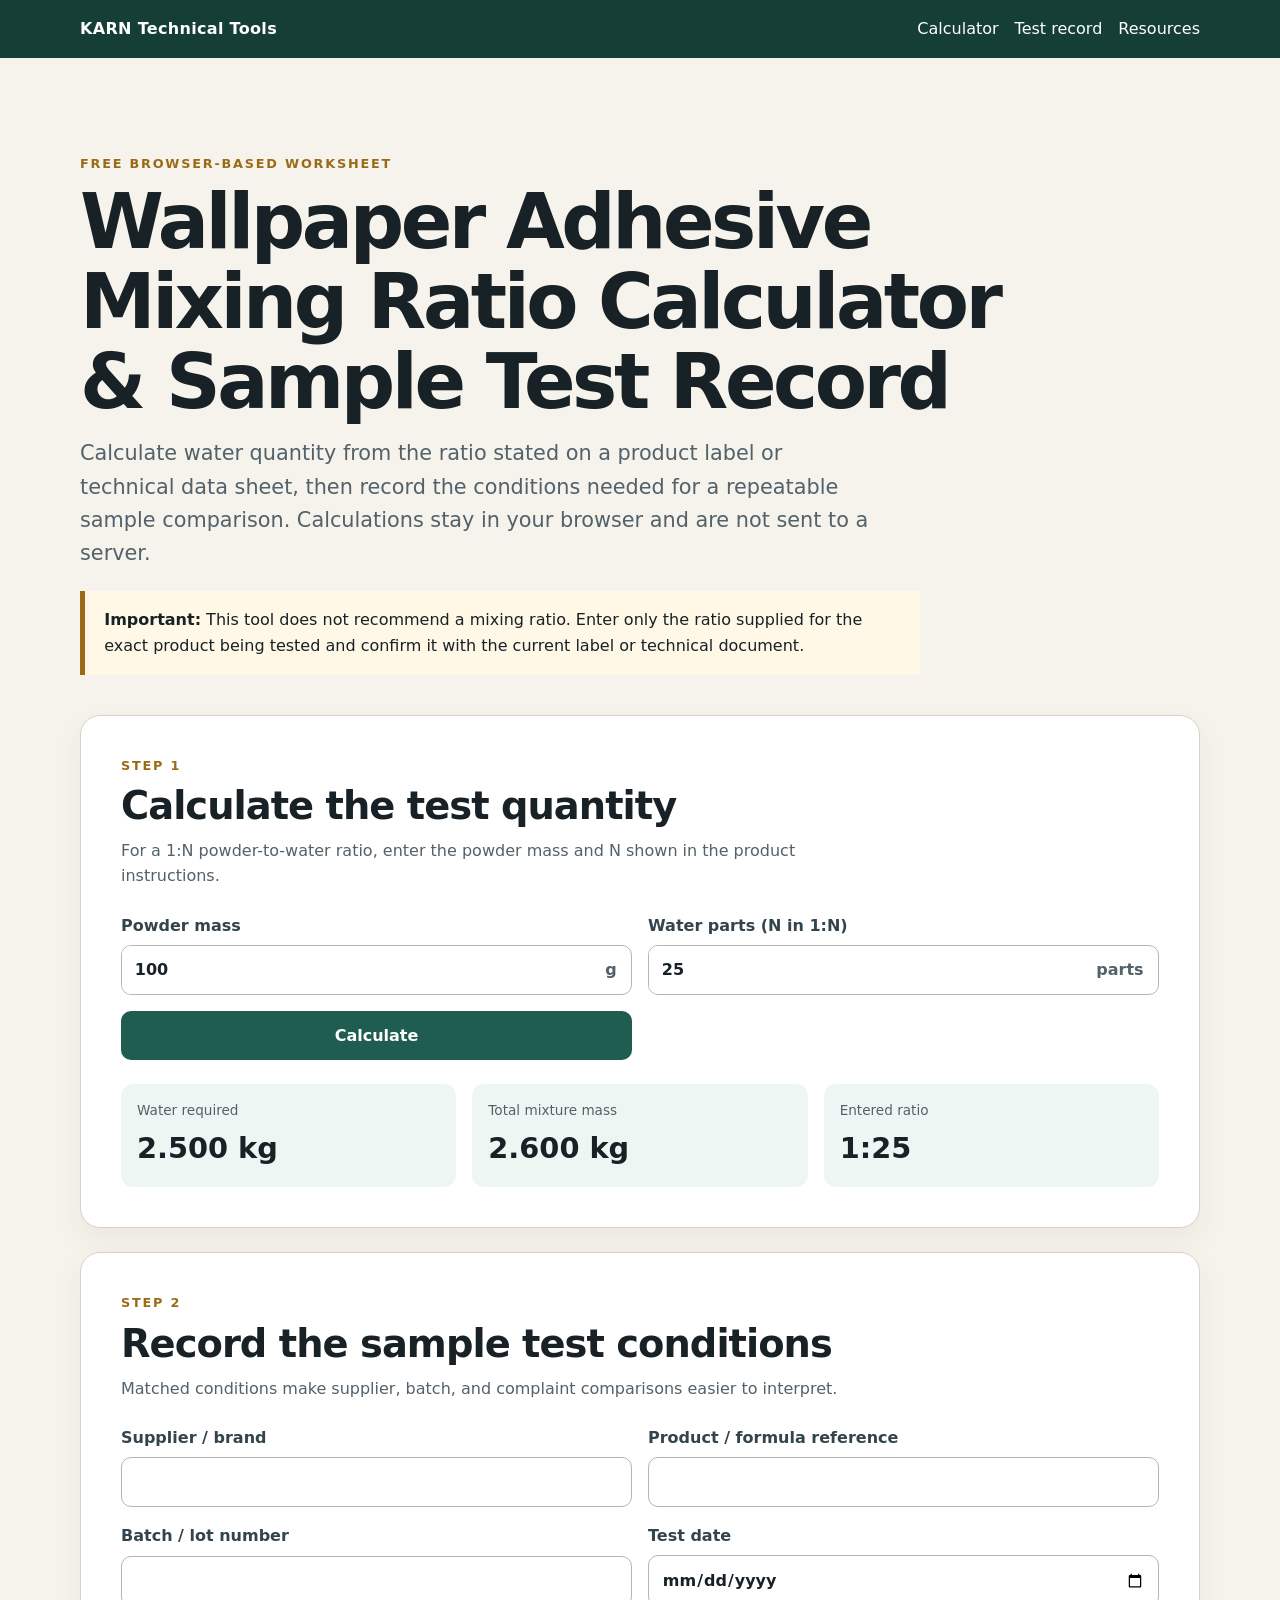
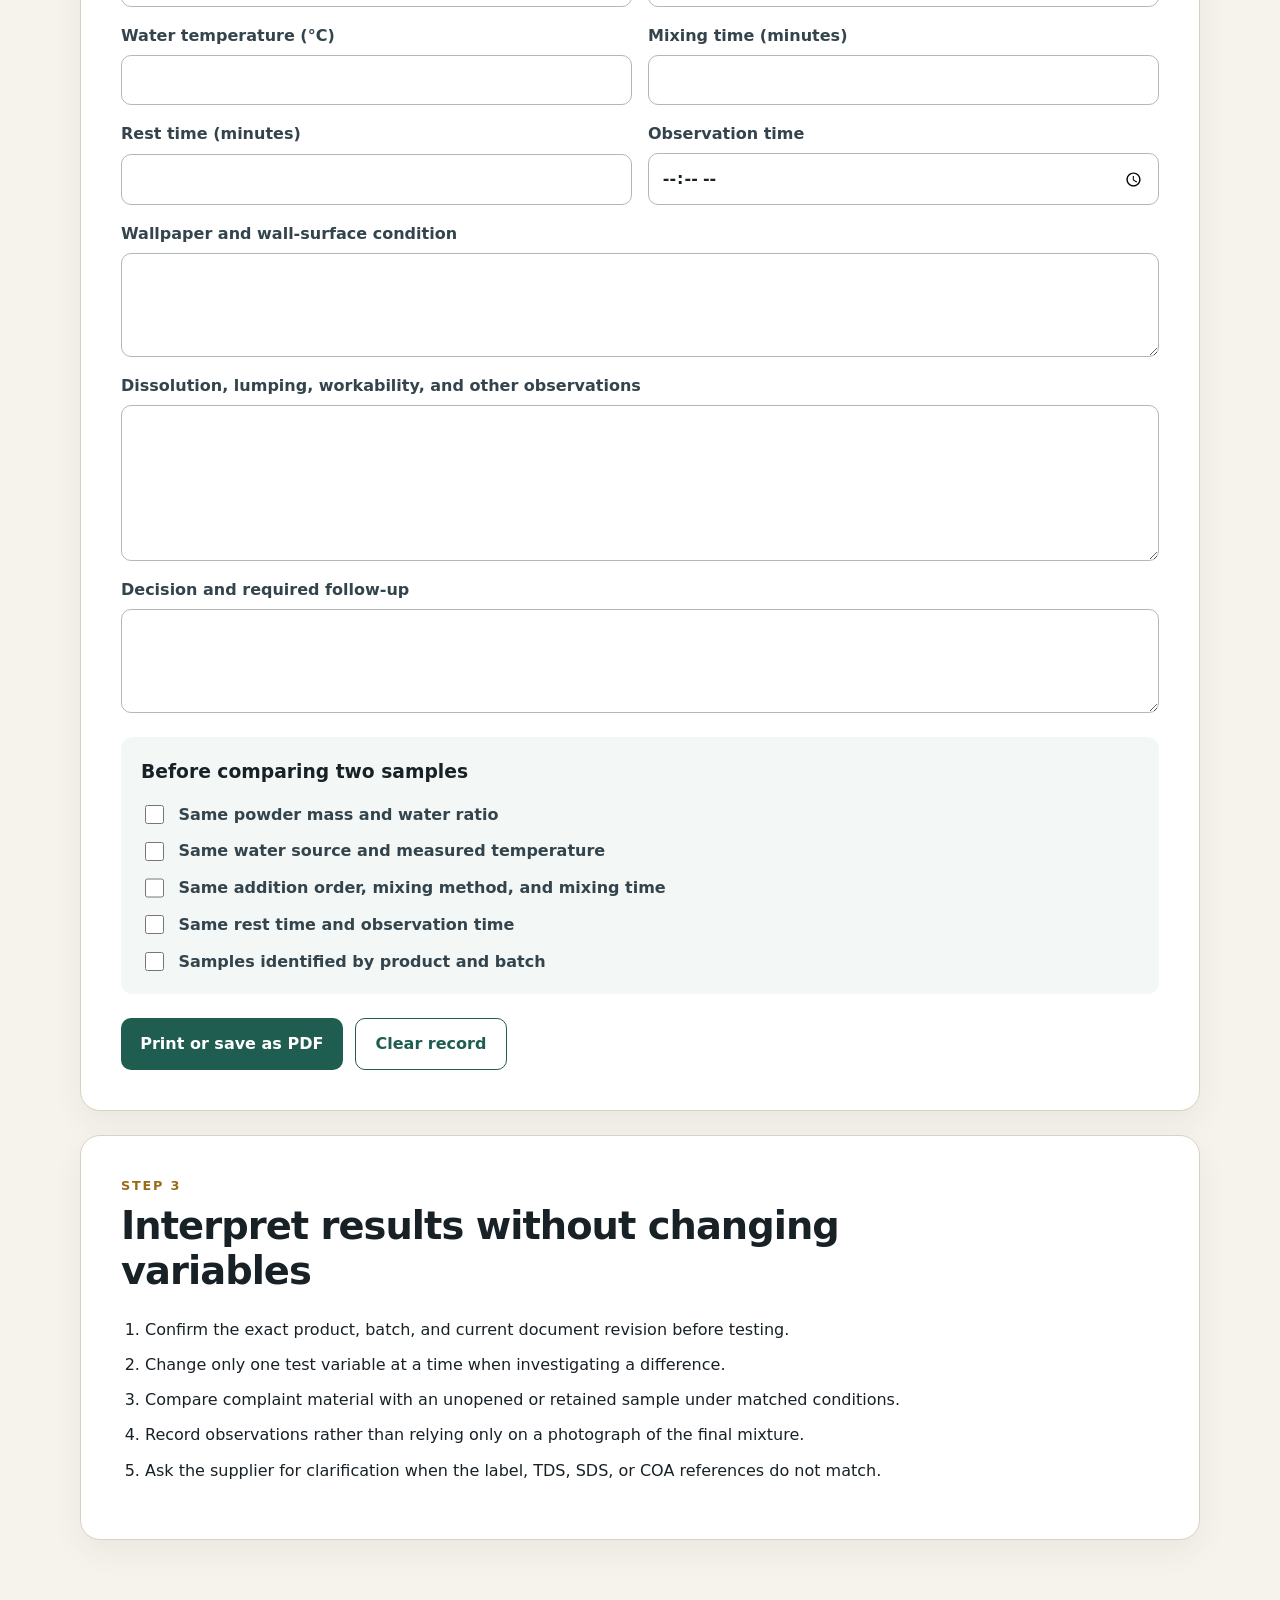
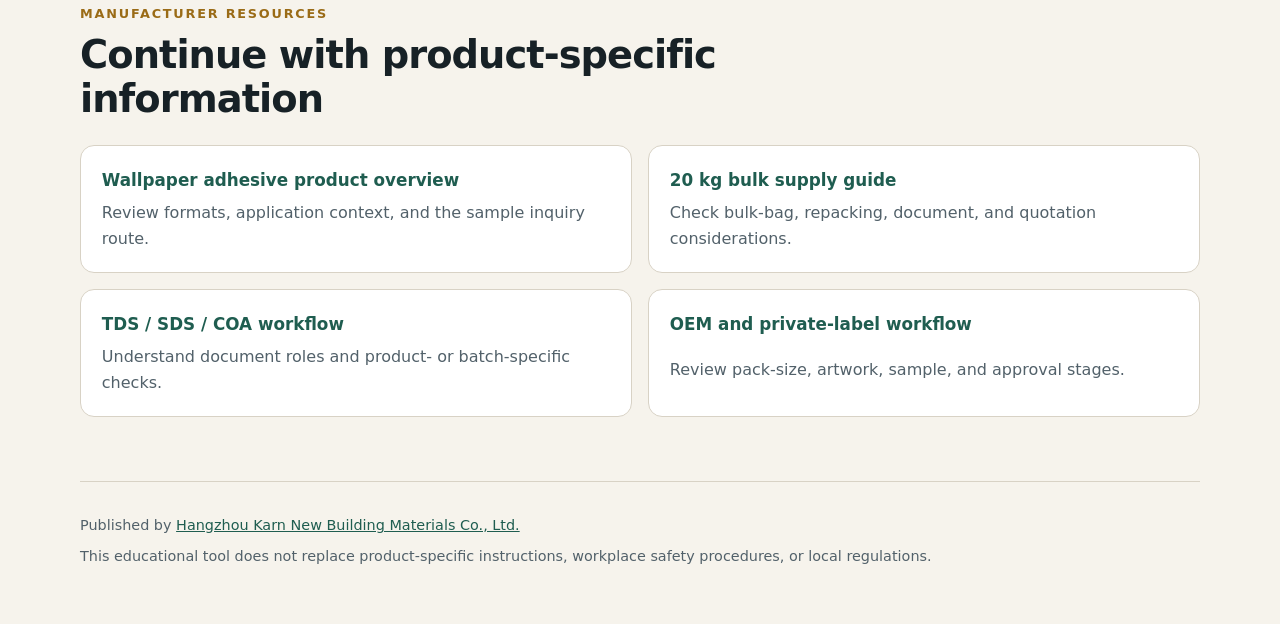
==== index.html @ 92dbfd05 "feat: publish wallpaper adhesive test tool" ====
<!doctype html>
<html lang="en">
  <head>
    <meta charset="UTF-8" />
    <meta name="viewport" content="width=device-width, initial-scale=1.0" />
    <title>Wallpaper Adhesive Mixing Ratio Calculator & Sample Test Record</title>
    <meta
      name="description"
      content="Free browser-based calculator for wallpaper adhesive powder-to-water ratios, plus a printable sample testing and batch comparison record."
    />
    <meta name="robots" content="index, follow, max-image-preview:large" />
    <link rel="canonical" href="https://nyxun123.github.io/karn-wallpaper-adhesive-tools/" />
    <meta property="og:type" content="website" />
    <meta property="og:title" content="Wallpaper Adhesive Mixing Ratio Calculator & Sample Test Record" />
    <meta
      property="og:description"
      content="Calculate water quantity from a product-specific powder ratio and print a repeatable wallpaper adhesive sample test record."
    />
    <meta property="og:url" content="https://nyxun123.github.io/karn-wallpaper-adhesive-tools/" />
    <meta name="twitter:card" content="summary" />
    <meta name="twitter:title" content="Wallpaper Adhesive Mixing Ratio Calculator" />
    <meta
      name="twitter:description"
      content="A free, private-in-browser calculator and printable sample test record for wallpaper adhesive powder."
    />
    <link rel="stylesheet" href="./styles.css" />
    <script type="application/ld+json">
      {
        "@context": "https://schema.org",
        "@type": "WebApplication",
        "name": "Wallpaper Adhesive Mixing Ratio Calculator & Sample Test Record",
        "url": "https://nyxun123.github.io/karn-wallpaper-adhesive-tools/",
        "applicationCategory": "BusinessApplication",
        "operatingSystem": "Any",
        "browserRequirements": "Requires JavaScript",
        "description": "A free browser-based calculator for product-specific wallpaper adhesive powder-to-water ratios with a printable sample testing and batch comparison record.",
        "offers": {
          "@type": "Offer",
          "price": "0",
          "priceCurrency": "USD"
        },
        "publisher": {
          "@type": "Organization",
          "name": "Hangzhou Karn New Building Materials Co., Ltd.",
          "url": "https://kn-wallpaperglue.com/en/"
        }
      }
    </script>
    <script src="./app.js" defer></script>
  </head>
  <body>
    <header class="site-header">
      <a class="brand" href="https://kn-wallpaperglue.com/en/" rel="noopener">KARN Technical Tools</a>
      <nav aria-label="Primary navigation">
        <a href="#calculator">Calculator</a>
        <a href="#test-record">Test record</a>
        <a href="#resources">Resources</a>
      </nav>
    </header>

    <main>
      <section class="hero" aria-labelledby="page-title">
        <p class="eyebrow">Free browser-based worksheet</p>
        <h1 id="page-title">Wallpaper Adhesive Mixing Ratio Calculator & Sample Test Record</h1>
        <p class="lede">
          Calculate water quantity from the ratio stated on a product label or technical data sheet, then record the
          conditions needed for a repeatable sample comparison. Calculations stay in your browser and are not sent to a
          server.
        </p>
        <div class="notice" role="note">
          <strong>Important:</strong> This tool does not recommend a mixing ratio. Enter only the ratio supplied for the
          exact product being tested and confirm it with the current label or technical document.
        </div>
      </section>

      <section id="calculator" class="panel" aria-labelledby="calculator-title">
        <div class="section-heading">
          <p class="eyebrow">Step 1</p>
          <h2 id="calculator-title">Calculate the test quantity</h2>
          <p>For a 1:N powder-to-water ratio, enter the powder mass and N shown in the product instructions.</p>
        </div>

        <form id="ratio-form" class="calculator-grid">
          <label>
            Powder mass
            <span class="input-with-unit">
              <input id="powder-mass" name="powderMass" type="number" min="0.1" step="0.1" value="100" required />
              <span>g</span>
            </span>
          </label>
          <label>
            Water parts (N in 1:N)
            <span class="input-with-unit">
              <input id="water-ratio" name="waterRatio" type="number" min="0.1" step="0.1" value="25" required />
              <span>parts</span>
            </span>
          </label>
          <button type="submit">Calculate</button>
        </form>

        <div id="calculation-result" class="result-grid" aria-live="polite">
          <div>
            <span class="result-label">Water required</span>
            <strong id="water-result">2.500 kg</strong>
          </div>
          <div>
            <span class="result-label">Total mixture mass</span>
            <strong id="total-result">2.600 kg</strong>
          </div>
          <div>
            <span class="result-label">Entered ratio</span>
            <strong id="ratio-result">1:25</strong>
          </div>
        </div>
        <p id="calculation-error" class="error" role="alert" hidden></p>
      </section>

      <section id="test-record" class="panel" aria-labelledby="record-title">
        <div class="section-heading">
          <p class="eyebrow">Step 2</p>
          <h2 id="record-title">Record the sample test conditions</h2>
          <p>Matched conditions make supplier, batch, and complaint comparisons easier to interpret.</p>
        </div>

        <form id="test-record-form" class="record-grid">
          <label>Supplier / brand<input type="text" name="supplier" autocomplete="organization" /></label>
          <label>Product / formula reference<input type="text" name="product" /></label>
          <label>Batch / lot number<input type="text" name="batch" /></label>
          <label>Test date<input type="date" name="testDate" /></label>
          <label>Water temperature (°C)<input type="number" name="waterTemperature" step="0.1" /></label>
          <label>Mixing time (minutes)<input type="number" name="mixingTime" min="0" step="0.1" /></label>
          <label>Rest time (minutes)<input type="number" name="restTime" min="0" step="0.1" /></label>
          <label>Observation time<input type="time" name="observationTime" /></label>
          <label class="full-width">
            Wallpaper and wall-surface condition
            <textarea name="surfaceCondition" rows="3"></textarea>
          </label>
          <label class="full-width">
            Dissolution, lumping, workability, and other observations
            <textarea name="observations" rows="5"></textarea>
          </label>
          <label class="full-width">
            Decision and required follow-up
            <textarea name="decision" rows="3"></textarea>
          </label>
        </form>

        <div class="checklist" aria-labelledby="checklist-title">
          <h3 id="checklist-title">Before comparing two samples</h3>
          <label><input type="checkbox" /> Same powder mass and water ratio</label>
          <label><input type="checkbox" /> Same water source and measured temperature</label>
          <label><input type="checkbox" /> Same addition order, mixing method, and mixing time</label>
          <label><input type="checkbox" /> Same rest time and observation time</label>
          <label><input type="checkbox" /> Samples identified by product and batch</label>
        </div>

        <div class="actions">
          <button id="print-record" type="button">Print or save as PDF</button>
          <button id="clear-record" class="secondary" type="button">Clear record</button>
        </div>
      </section>

      <section class="panel guide" aria-labelledby="interpretation-title">
        <div class="section-heading">
          <p class="eyebrow">Step 3</p>
          <h2 id="interpretation-title">Interpret results without changing variables</h2>
        </div>
        <ol>
          <li>Confirm the exact product, batch, and current document revision before testing.</li>
          <li>Change only one test variable at a time when investigating a difference.</li>
          <li>Compare complaint material with an unopened or retained sample under matched conditions.</li>
          <li>Record observations rather than relying only on a photograph of the final mixture.</li>
          <li>Ask the supplier for clarification when the label, TDS, SDS, or COA references do not match.</li>
        </ol>
      </section>

      <section id="resources" class="resources" aria-labelledby="resources-title">
        <div class="section-heading">
          <p class="eyebrow">Manufacturer resources</p>
          <h2 id="resources-title">Continue with product-specific information</h2>
        </div>
        <div class="resource-grid">
          <a href="https://kn-wallpaperglue.com/en/products/wallpaper-adhesive/" rel="noopener">
            <strong>Wallpaper adhesive product overview</strong>
            <span>Review formats, application context, and the sample inquiry route.</span>
          </a>
          <a href="https://kn-wallpaperglue.com/en/products/bulk-wallpaper-adhesive/" rel="noopener">
            <strong>20 kg bulk supply guide</strong>
            <span>Check bulk-bag, repacking, document, and quotation considerations.</span>
          </a>
          <a href="https://kn-wallpaperglue.com/en/technical-documents/wallpaper-adhesive/" rel="noopener">
            <strong>TDS / SDS / COA workflow</strong>
            <span>Understand document roles and product- or batch-specific checks.</span>
          </a>
          <a href="https://kn-wallpaperglue.com/en/oem/" rel="noopener">
            <strong>OEM and private-label workflow</strong>
            <span>Review pack-size, artwork, sample, and approval stages.</span>
          </a>
        </div>
      </section>
    </main>

    <footer>
      <p>
        Published by
        <a href="https://kn-wallpaperglue.com/en/" rel="noopener">Hangzhou Karn New Building Materials Co., Ltd.</a>
      </p>
      <p>This educational tool does not replace product-specific instructions, workplace safety procedures, or local regulations.</p>
    </footer>
  </body>
</html>
---- styles.css ----
:root {
  color-scheme: light;
  --ink: #172126;
  --muted: #52616a;
  --paper: #f6f3ec;
  --surface: #ffffff;
  --line: #d8d2c5;
  --green: #1f5d50;
  --green-dark: #153f36;
  --gold: #9a6b16;
  --error: #a12622;
  font-family: Inter, ui-sans-serif, system-ui, -apple-system, BlinkMacSystemFont, "Segoe UI", sans-serif;
  font-synthesis: none;
}

* {
  box-sizing: border-box;
}

html {
  scroll-behavior: smooth;
}

body {
  margin: 0;
  background: var(--paper);
  color: var(--ink);
  line-height: 1.6;
}

a {
  color: var(--green);
}

a:focus-visible,
button:focus-visible,
input:focus-visible,
textarea:focus-visible {
  outline: 3px solid #d6a33c;
  outline-offset: 3px;
}

.site-header {
  display: flex;
  align-items: center;
  justify-content: space-between;
  gap: 1.5rem;
  padding: 1rem max(1.25rem, calc((100vw - 1120px) / 2));
  background: var(--green-dark);
  color: #fff;
}

.site-header a {
  color: #fff;
  text-decoration: none;
}

.brand {
  font-weight: 750;
  letter-spacing: 0.02em;
}

nav {
  display: flex;
  flex-wrap: wrap;
  gap: 1rem;
}

nav a:hover {
  text-decoration: underline;
}

main,
footer {
  width: min(1120px, calc(100% - 2rem));
  margin-inline: auto;
}

.hero {
  padding: clamp(3rem, 8vw, 6rem) 0 2.5rem;
}

.eyebrow {
  margin: 0 0 0.5rem;
  color: var(--gold);
  font-size: 0.8rem;
  font-weight: 800;
  letter-spacing: 0.14em;
  text-transform: uppercase;
}

h1,
h2,
h3,
p {
  margin-top: 0;
}

h1 {
  max-width: 920px;
  margin-bottom: 1rem;
  font-size: clamp(2.25rem, 6vw, 4.75rem);
  line-height: 1.05;
  letter-spacing: -0.045em;
}

h2 {
  margin-bottom: 0.6rem;
  font-size: clamp(1.6rem, 3vw, 2.4rem);
  line-height: 1.15;
  letter-spacing: -0.025em;
}

.lede {
  max-width: 800px;
  color: var(--muted);
  font-size: clamp(1.05rem, 2vw, 1.3rem);
}

.notice {
  max-width: 840px;
  padding: 1rem 1.2rem;
  border-left: 5px solid var(--gold);
  background: #fff8e7;
}

.panel {
  margin-bottom: 1.5rem;
  padding: clamp(1.25rem, 4vw, 2.5rem);
  border: 1px solid var(--line);
  border-radius: 20px;
  background: var(--surface);
  box-shadow: 0 12px 30px rgb(45 51 47 / 0.06);
}

.section-heading {
  max-width: 760px;
  margin-bottom: 1.5rem;
}

.section-heading > p:last-child {
  color: var(--muted);
}

.calculator-grid,
.record-grid {
  display: grid;
  grid-template-columns: repeat(2, minmax(0, 1fr));
  gap: 1rem;
}

label {
  display: grid;
  gap: 0.4rem;
  color: #34444c;
  font-weight: 700;
}

input,
textarea,
button {
  font: inherit;
}

input,
textarea {
  width: 100%;
  border: 1px solid #aeb9b4;
  border-radius: 10px;
  background: #fff;
  color: var(--ink);
}

input {
  min-height: 48px;
  padding: 0.7rem 0.8rem;
}

textarea {
  padding: 0.8rem;
  resize: vertical;
}

.input-with-unit {
  display: grid;
  grid-template-columns: 1fr auto;
  align-items: center;
  border: 1px solid #aeb9b4;
  border-radius: 10px;
  overflow: hidden;
}

.input-with-unit input {
  border: 0;
  border-radius: 0;
}

.input-with-unit span {
  padding: 0 0.9rem;
  color: var(--muted);
  font-weight: 600;
}

button {
  min-height: 48px;
  padding: 0.75rem 1.2rem;
  border: 0;
  border-radius: 10px;
  background: var(--green);
  color: #fff;
  cursor: pointer;
  font-weight: 800;
}

button:hover {
  background: var(--green-dark);
}

.secondary {
  border: 1px solid var(--green);
  background: transparent;
  color: var(--green);
}

.secondary:hover {
  background: #edf6f2;
}

.result-grid {
  display: grid;
  grid-template-columns: repeat(3, minmax(0, 1fr));
  gap: 1rem;
  margin-top: 1.5rem;
}

.result-grid > div {
  padding: 1rem;
  border-radius: 12px;
  background: #edf6f2;
}

.result-label {
  display: block;
  margin-bottom: 0.2rem;
  color: var(--muted);
  font-size: 0.85rem;
}

.result-grid strong {
  font-size: clamp(1.25rem, 3vw, 1.8rem);
}

.error {
  margin-top: 1rem;
  color: var(--error);
  font-weight: 700;
}

.full-width {
  grid-column: 1 / -1;
}

.checklist {
  display: grid;
  gap: 0.7rem;
  margin-top: 1.5rem;
  padding: 1.25rem;
  border-radius: 12px;
  background: #f3f7f5;
}

.checklist h3 {
  margin-bottom: 0.2rem;
}

.checklist label {
  display: flex;
  align-items: flex-start;
  gap: 0.7rem;
  font-weight: 600;
}

.checklist input {
  width: 1.2rem;
  min-height: 1.2rem;
  margin-top: 0.2rem;
}

.actions {
  display: flex;
  flex-wrap: wrap;
  gap: 0.8rem;
  margin-top: 1.5rem;
}

.guide ol {
  max-width: 820px;
  padding-left: 1.5rem;
}

.guide li + li {
  margin-top: 0.6rem;
}

.resources {
  padding: 2.5rem 0 4rem;
}

.resource-grid {
  display: grid;
  grid-template-columns: repeat(2, minmax(0, 1fr));
  gap: 1rem;
}

.resource-grid a {
  display: grid;
  gap: 0.4rem;
  padding: 1.3rem;
  border: 1px solid var(--line);
  border-radius: 14px;
  background: #fff;
  color: var(--ink);
  text-decoration: none;
}

.resource-grid a:hover {
  border-color: var(--green);
  transform: translateY(-2px);
}

.resource-grid strong {
  color: var(--green);
  font-size: 1.05rem;
}

.resource-grid span,
footer {
  color: var(--muted);
}

footer {
  padding: 2rem 0 3rem;
  border-top: 1px solid var(--line);
  font-size: 0.9rem;
}

footer p {
  margin-bottom: 0.5rem;
}

@media (max-width: 720px) {
  .site-header,
  .calculator-grid,
  .record-grid,
  .result-grid,
  .resource-grid {
    grid-template-columns: 1fr;
  }

  .site-header {
    align-items: flex-start;
    flex-direction: column;
  }

  nav {
    font-size: 0.9rem;
  }

  .calculator-grid button,
  .full-width {
    grid-column: auto;
  }
}

@media print {
  .site-header,
  .hero,
  #calculator,
  .guide,
  .resources,
  footer,
  .actions {
    display: none !important;
  }

  body,
  .panel {
    background: #fff;
  }

  main {
    width: 100%;
  }

  #test-record {
    display: block;
    margin: 0;
    padding: 0;
    border: 0;
    box-shadow: none;
  }

  input,
  textarea {
    border-color: #666;
  }
}

@media (prefers-reduced-motion: reduce) {
  html {
    scroll-behavior: auto;
  }

  * {
    transition: none !important;
  }
}
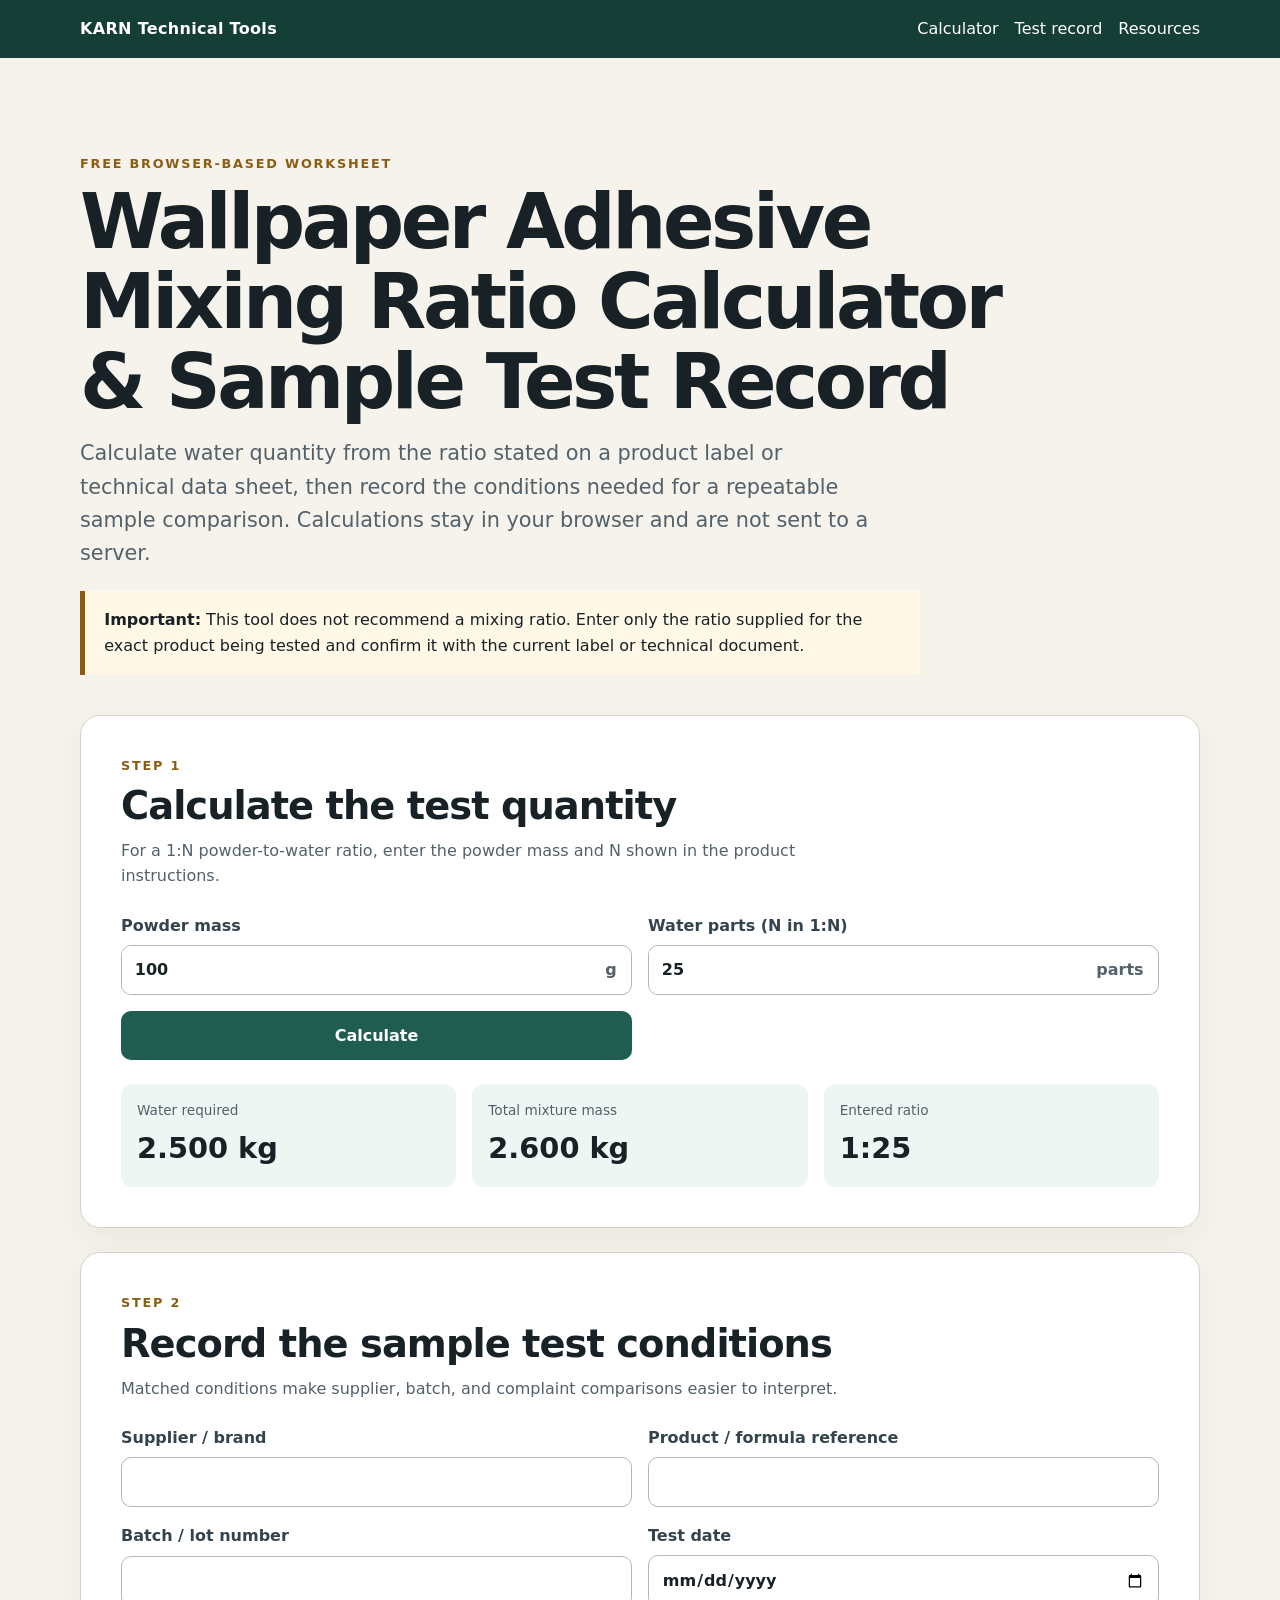
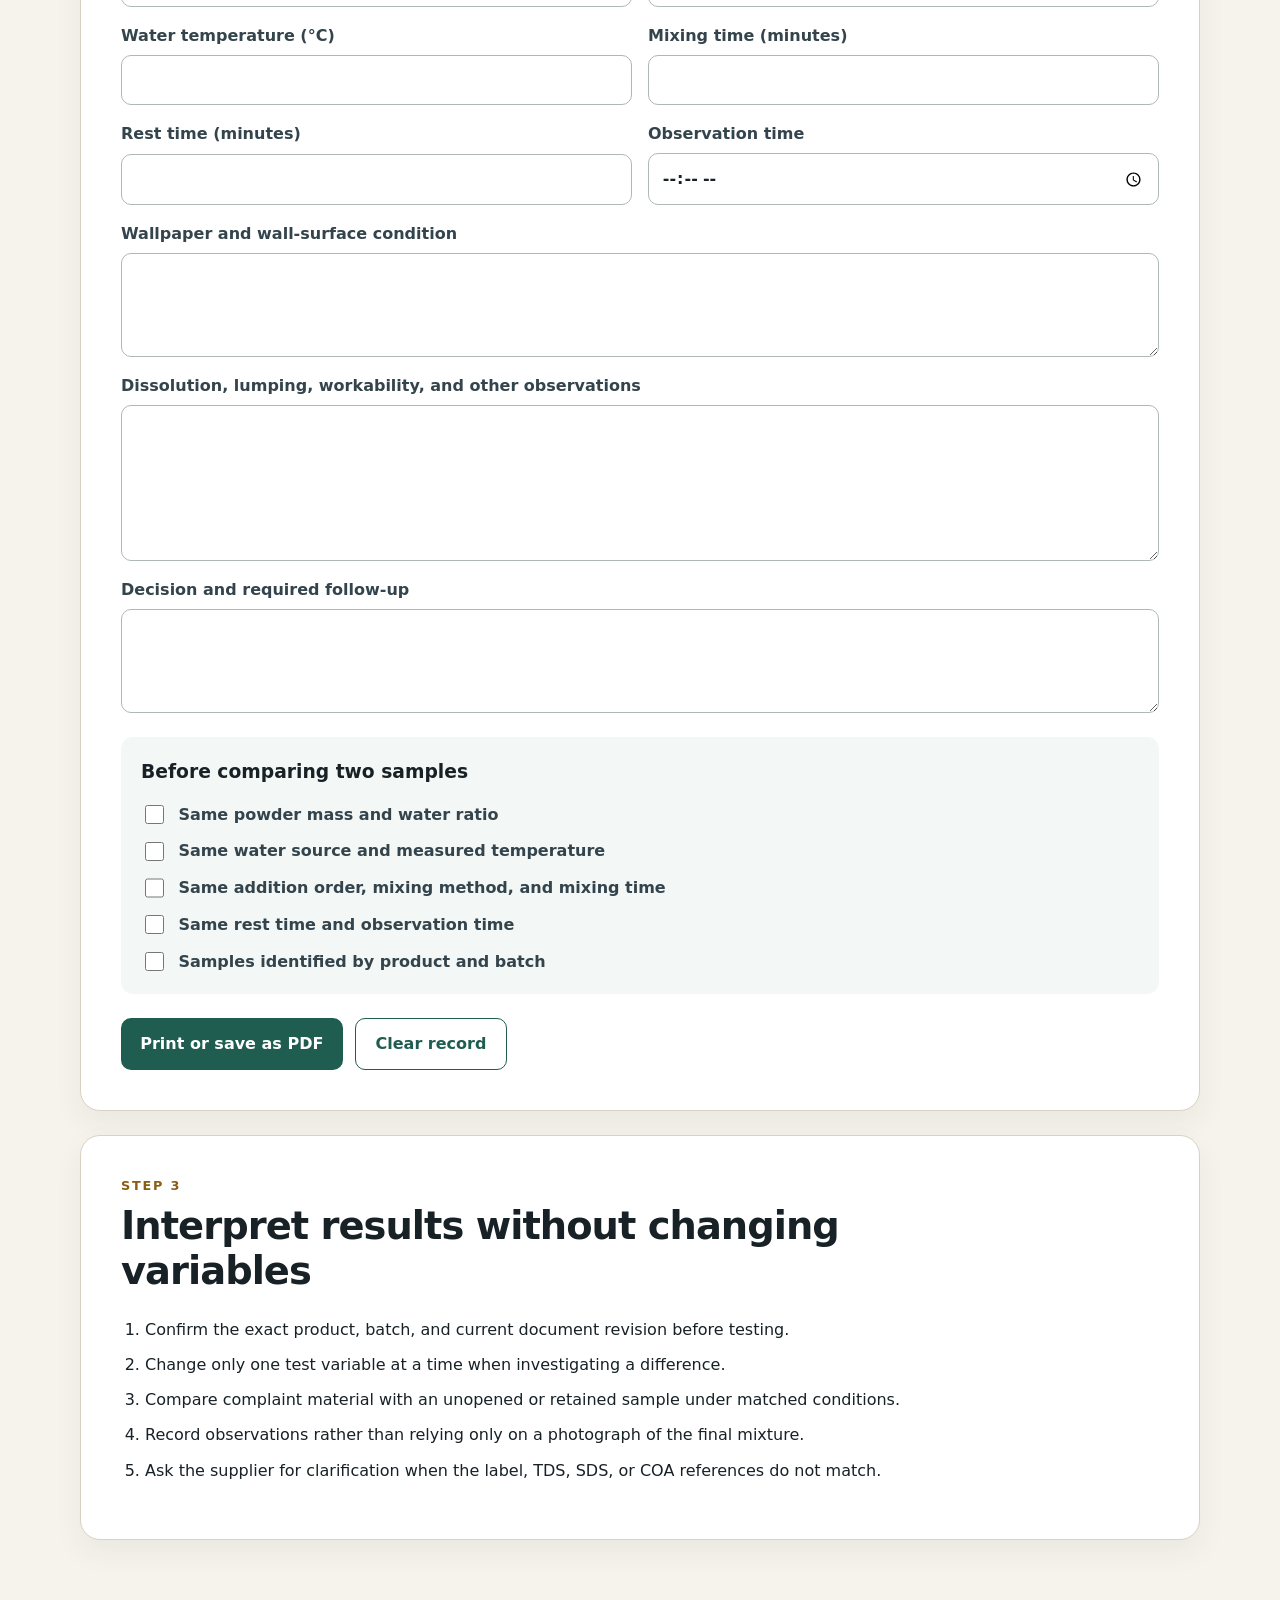
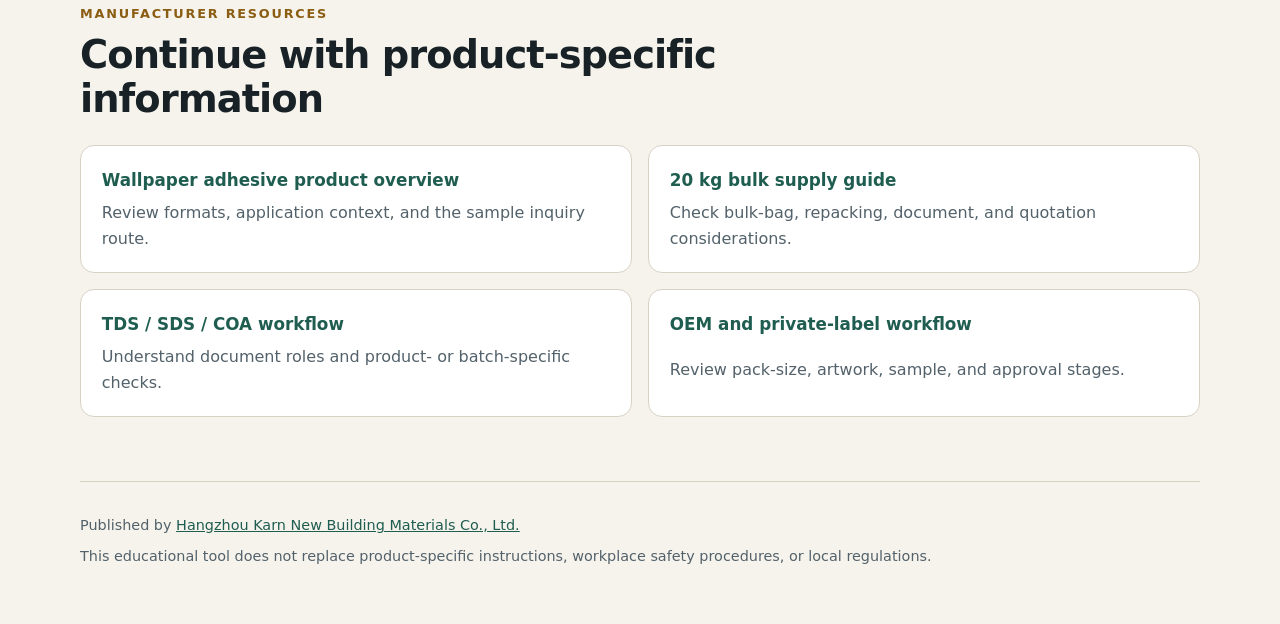
==== commit 3d8f30d1: "fix: publish tool favicon" ====
--- a/index.html
+++ b/index.html
@@ -23,6 +23,7 @@
       name="twitter:description"
       content="A free, private-in-browser calculator and printable sample test record for wallpaper adhesive powder."
     />
+    <link rel="icon" href="./favicon.svg" type="image/svg+xml" />
     <link rel="stylesheet" href="./styles.css" />
     <script type="application/ld+json">
       {
--- a/styles.css
+++ b/styles.css
@@ -7,7 +7,7 @@
   --line: #d8d2c5;
   --green: #1f5d50;
   --green-dark: #153f36;
-  --gold: #9a6b16;
+  --gold: #8a5d12;
   --error: #a12622;
   font-family: Inter, ui-sans-serif, system-ui, -apple-system, BlinkMacSystemFont, "Segoe UI", sans-serif;
   font-synthesis: none;
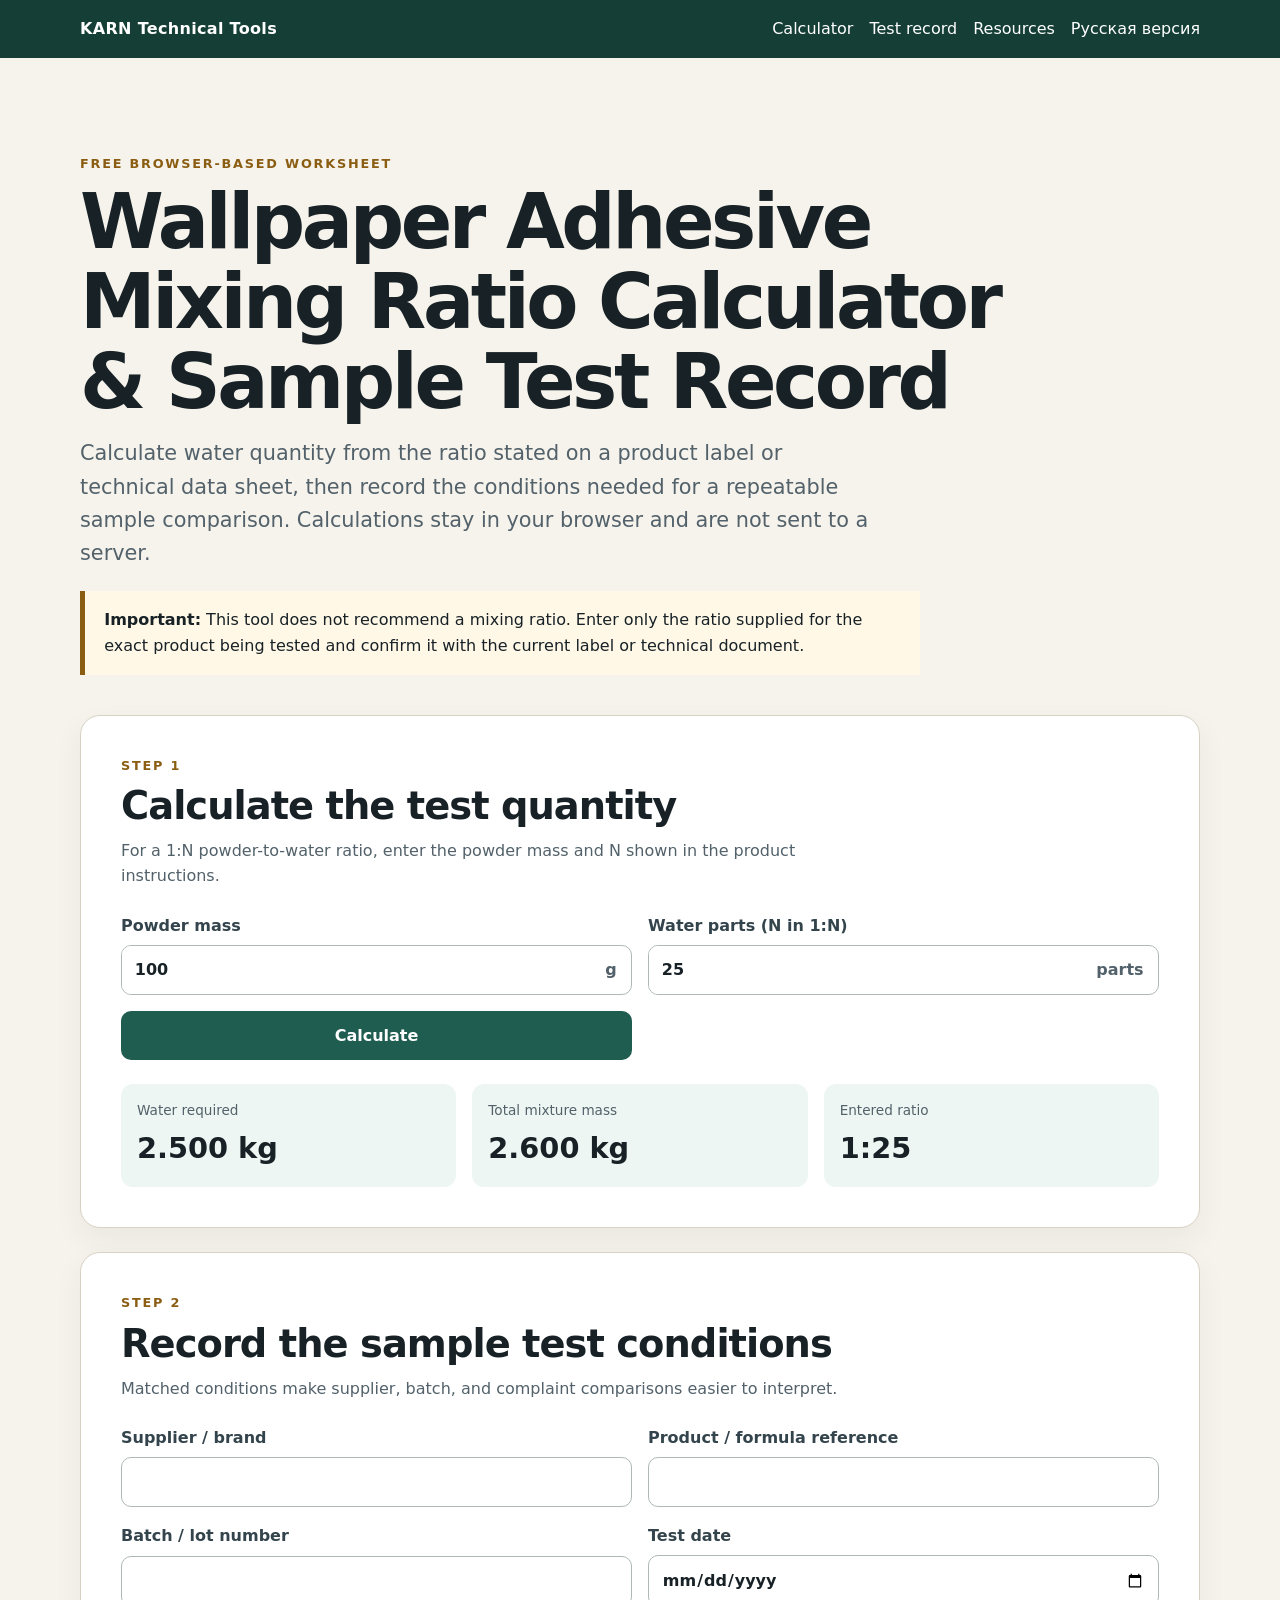
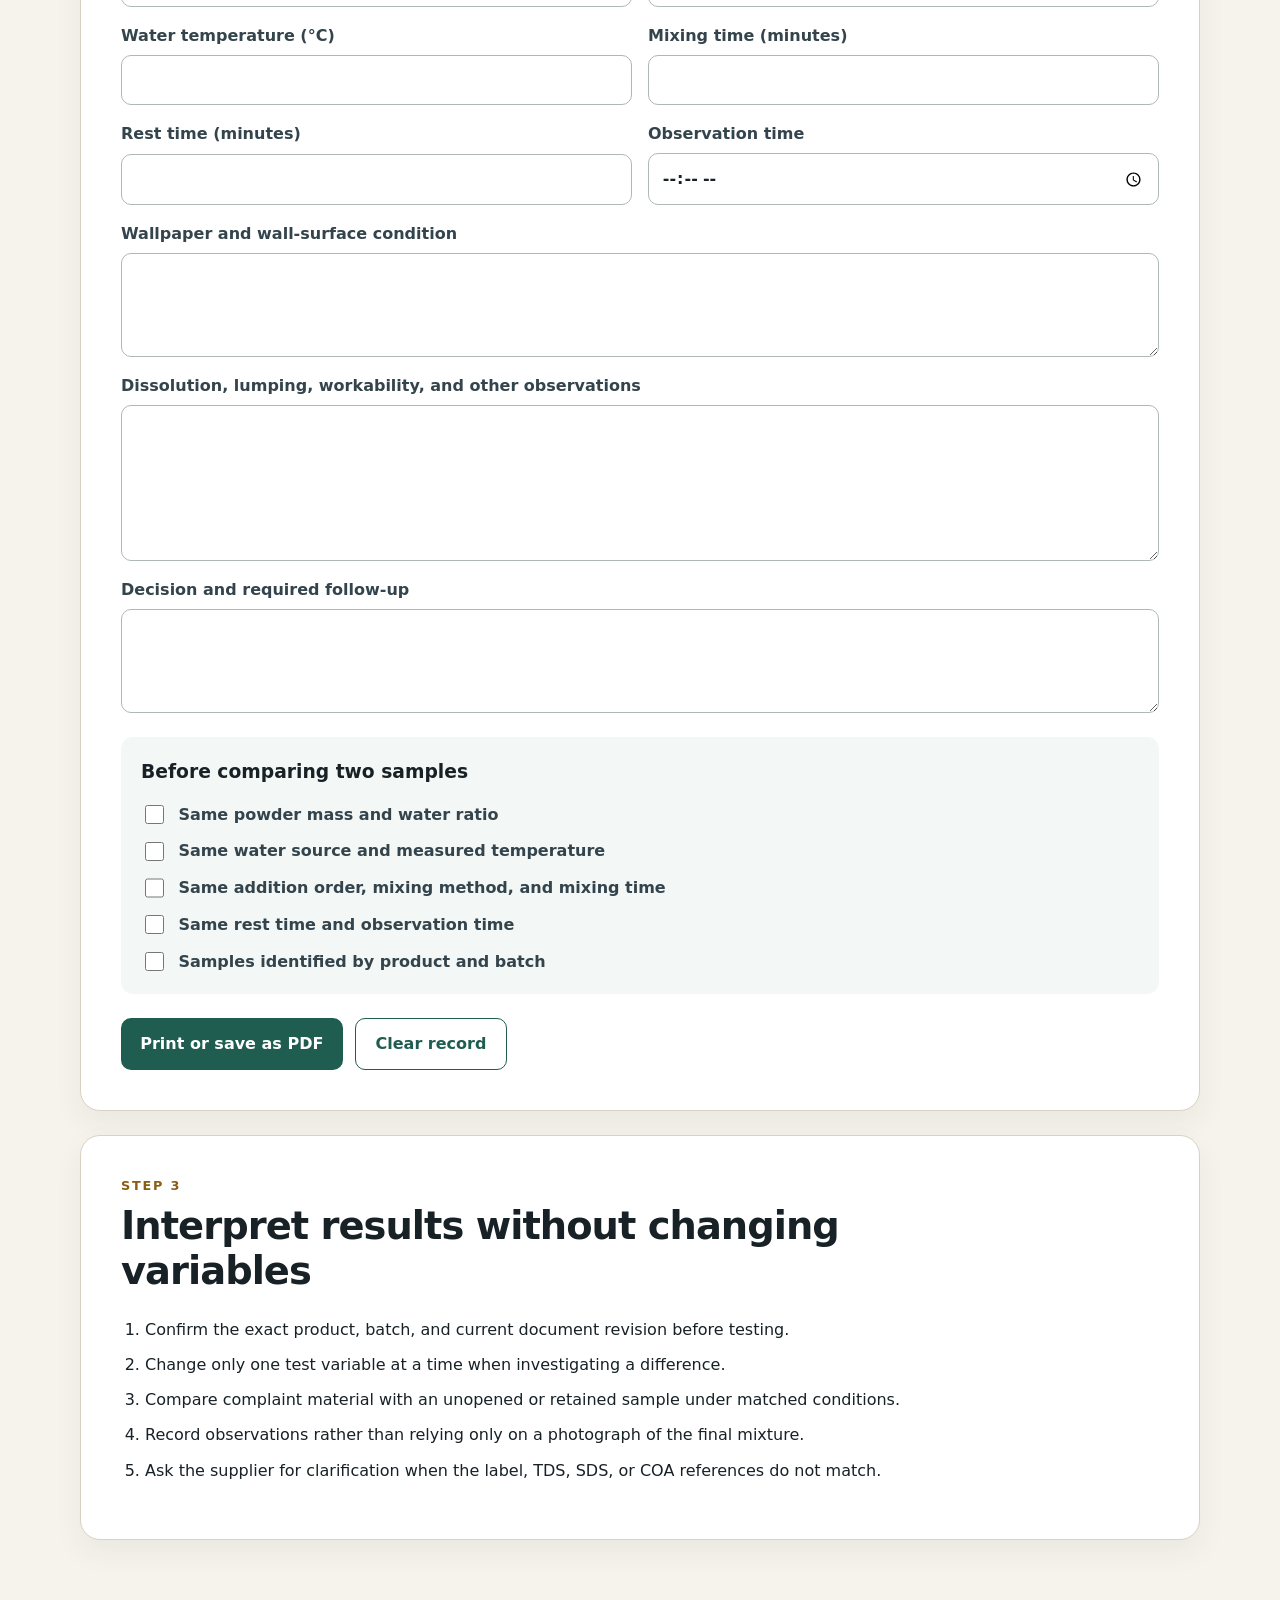
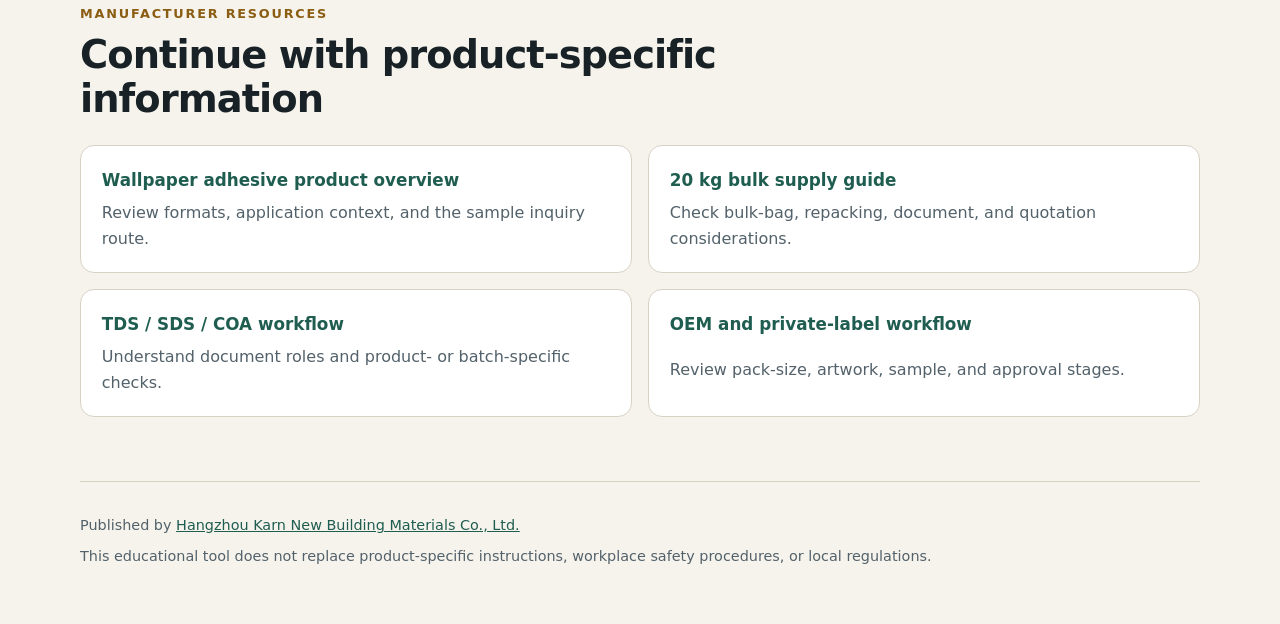
==== commit b49f2865: "feat(i18n): publish Russian adhesive test tool" ====
--- a/index.html
+++ b/index.html
@@ -10,6 +10,9 @@
     />
     <meta name="robots" content="index, follow, max-image-preview:large" />
     <link rel="canonical" href="https://nyxun123.github.io/karn-wallpaper-adhesive-tools/" />
+    <link rel="alternate" hreflang="en" href="https://nyxun123.github.io/karn-wallpaper-adhesive-tools/" />
+    <link rel="alternate" hreflang="ru" href="https://nyxun123.github.io/karn-wallpaper-adhesive-tools/ru/" />
+    <link rel="alternate" hreflang="x-default" href="https://nyxun123.github.io/karn-wallpaper-adhesive-tools/" />
     <meta property="og:type" content="website" />
     <meta property="og:title" content="Wallpaper Adhesive Mixing Ratio Calculator & Sample Test Record" />
     <meta
@@ -56,6 +59,7 @@
         <a href="#calculator">Calculator</a>
         <a href="#test-record">Test record</a>
         <a href="#resources">Resources</a>
+        <a href="./ru/" lang="ru">Русская версия</a>
       </nav>
     </header>
 
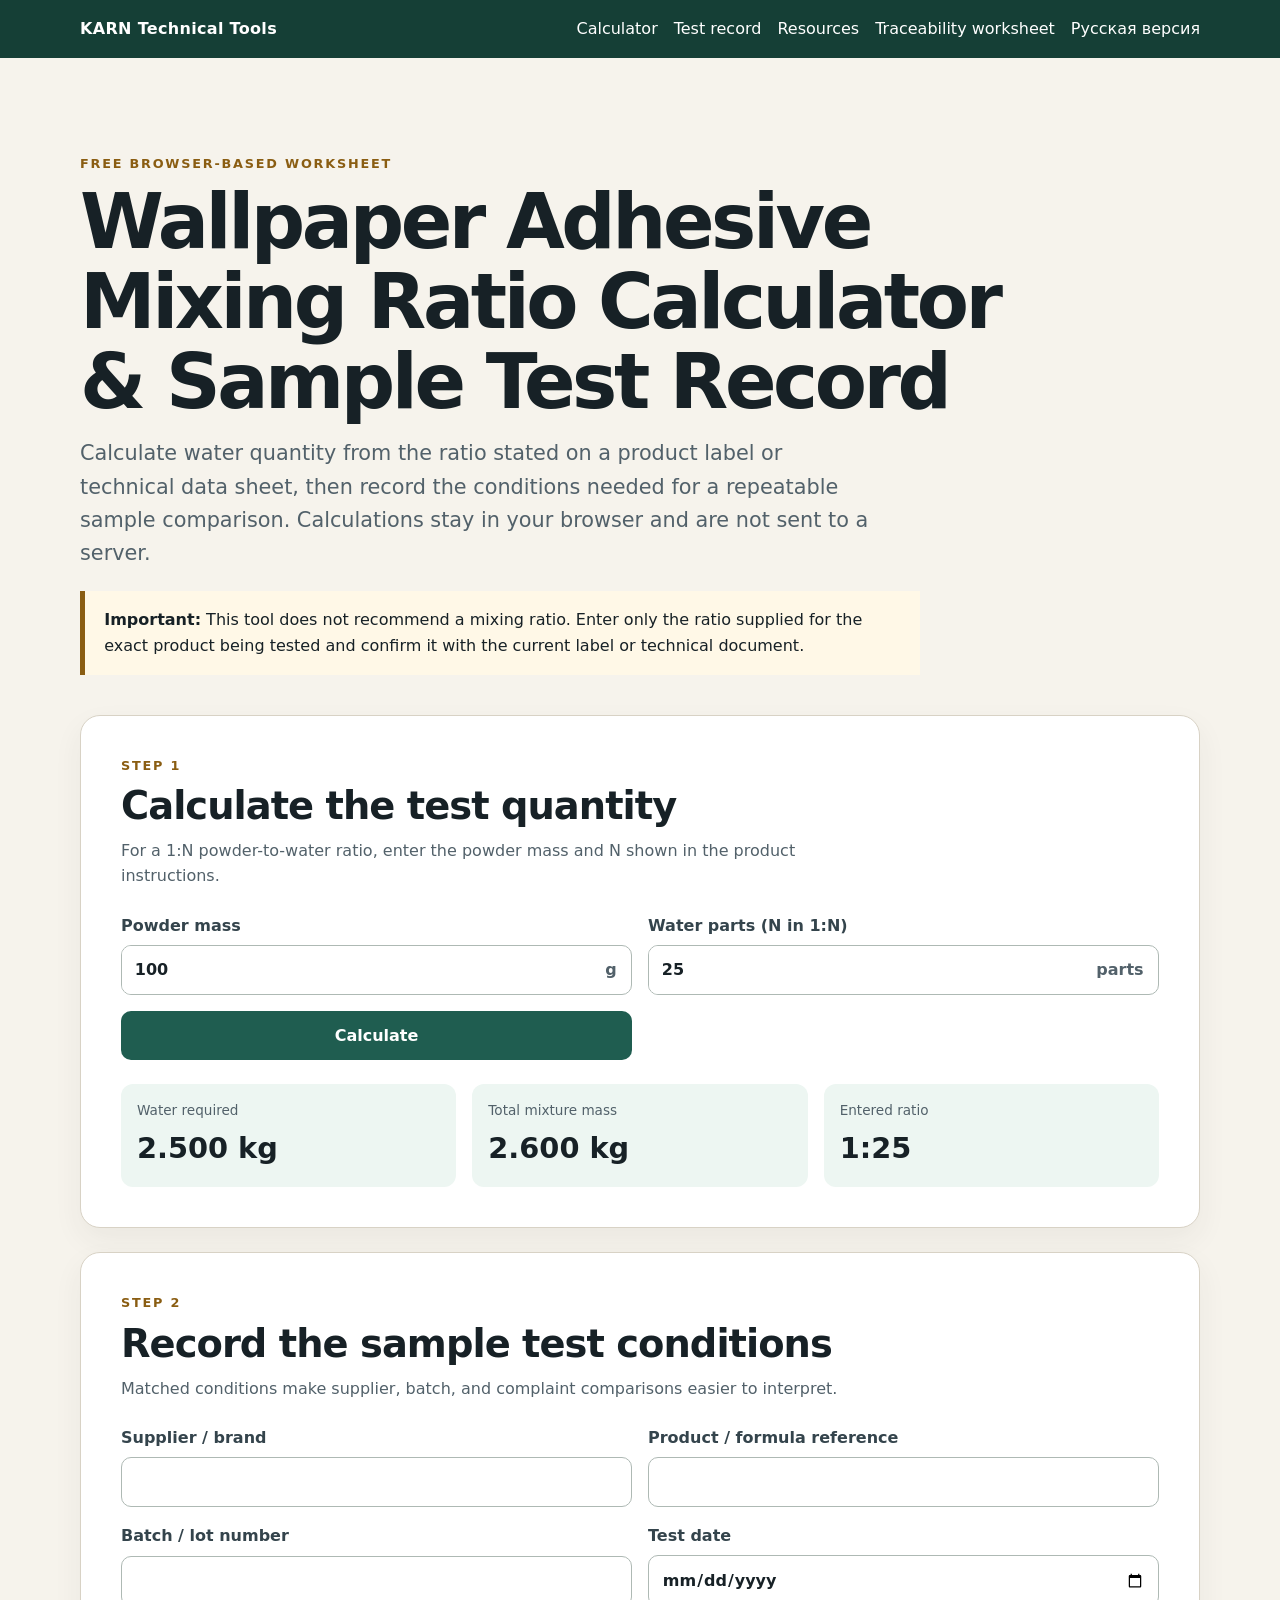
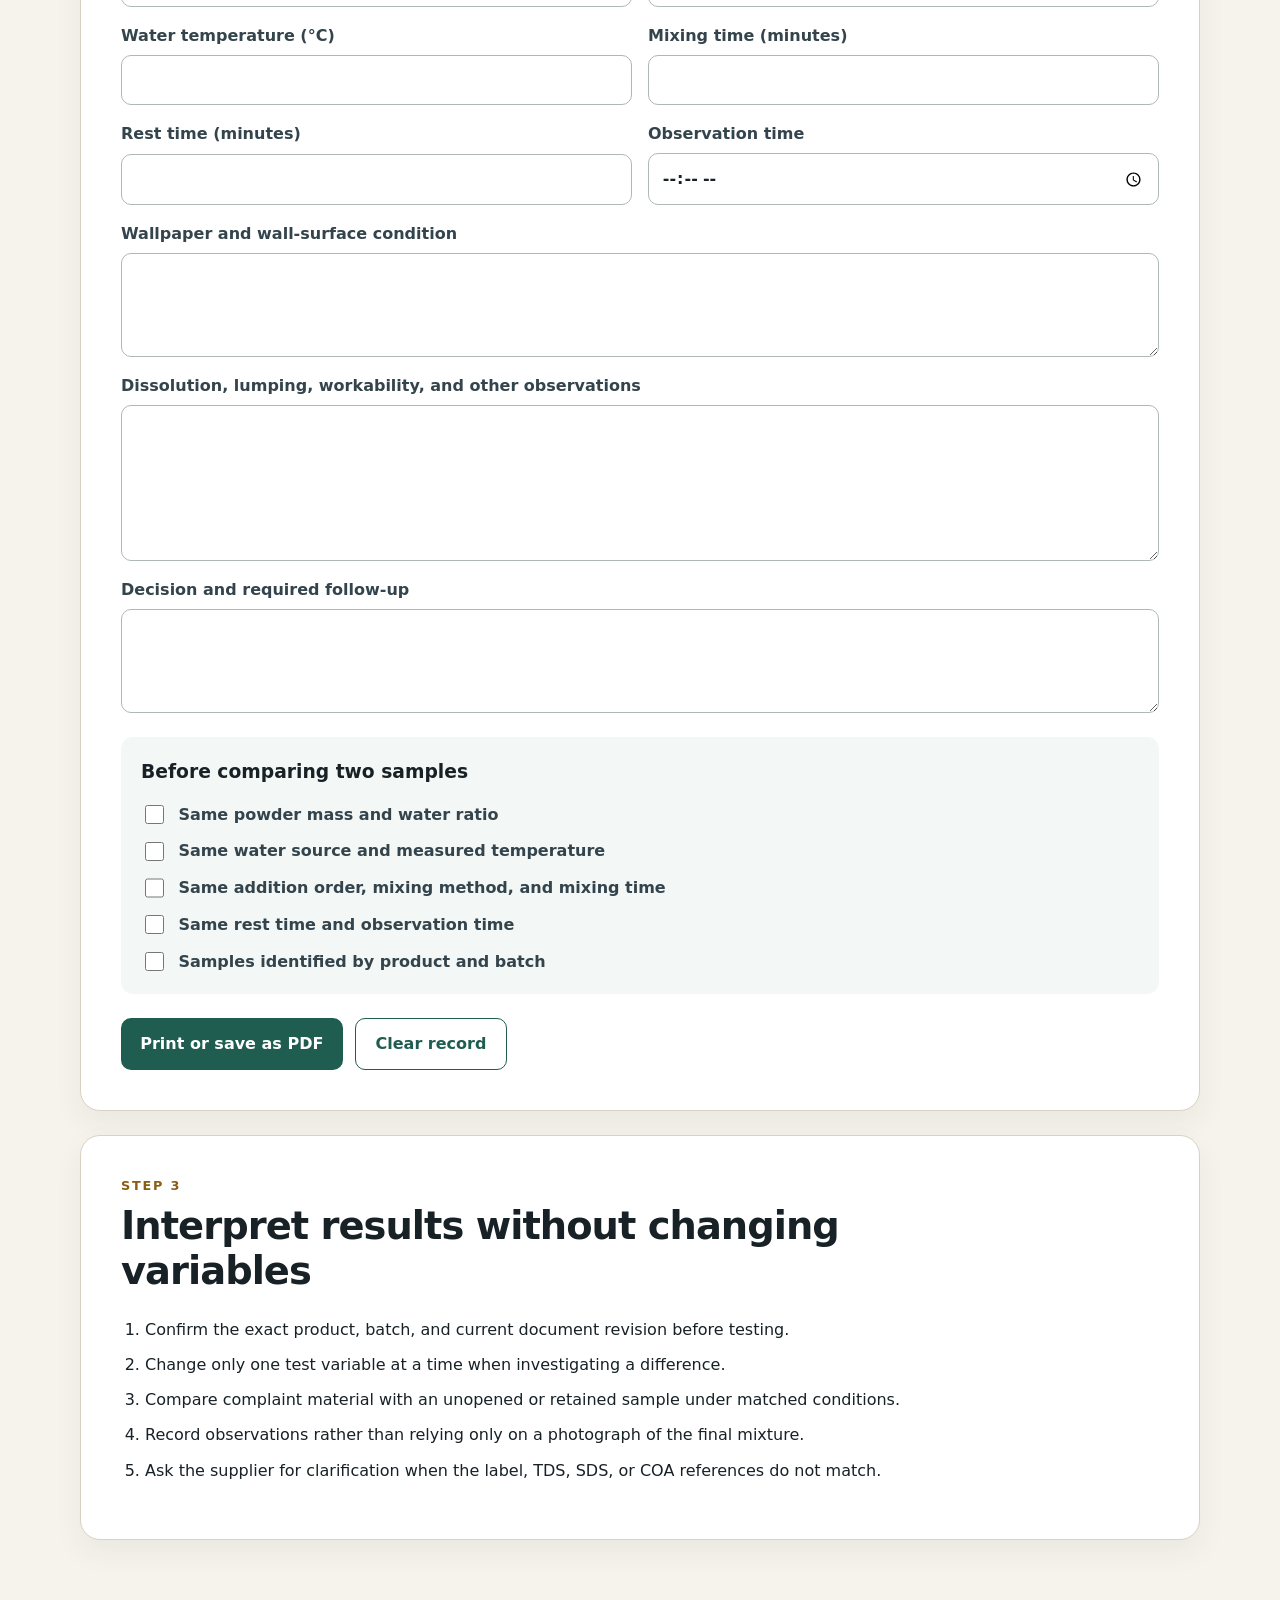
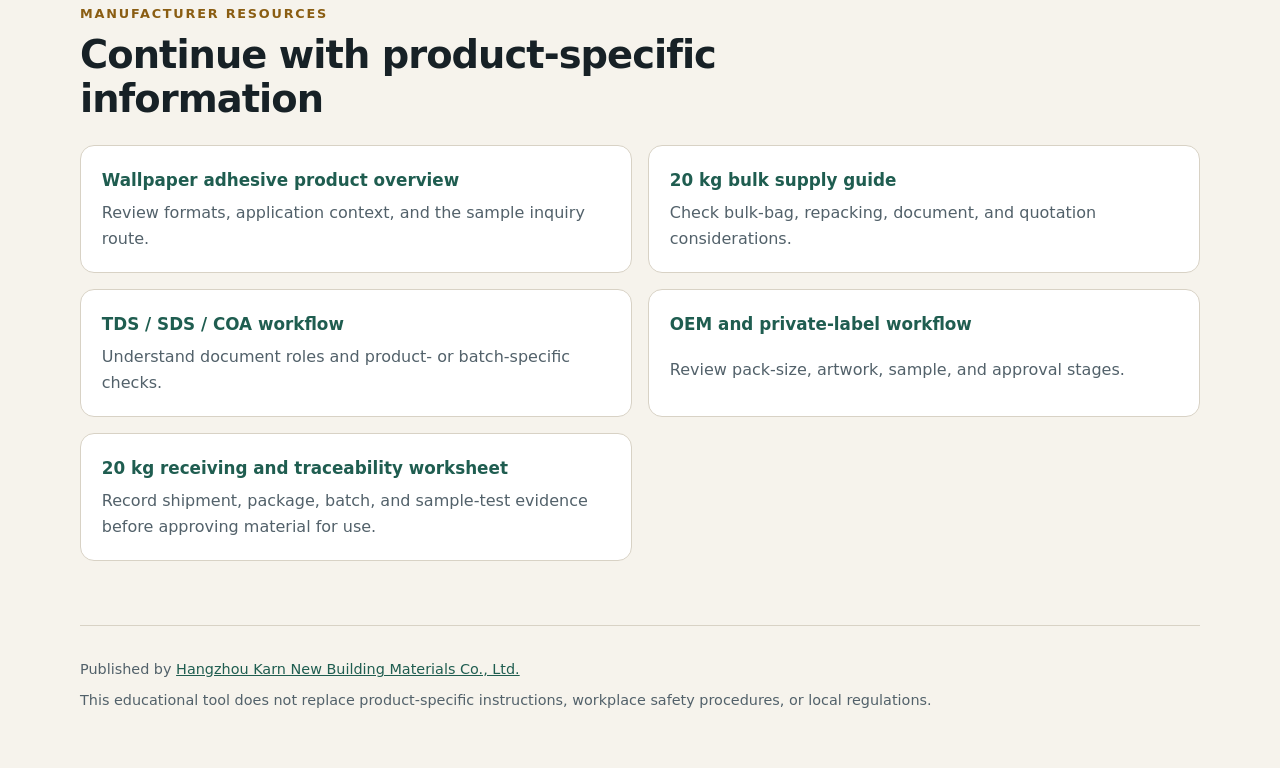
==== commit a18a4ef8: "feat: add wallpaper adhesive traceability worksheet" ====
--- a/index.html
+++ b/index.html
@@ -59,6 +59,7 @@
         <a href="#calculator">Calculator</a>
         <a href="#test-record">Test record</a>
         <a href="#resources">Resources</a>
+        <a href="./traceability.html">Traceability worksheet</a>
         <a href="./ru/" lang="ru">Русская версия</a>
       </nav>
     </header>
@@ -201,6 +202,10 @@
             <strong>OEM and private-label workflow</strong>
             <span>Review pack-size, artwork, sample, and approval stages.</span>
           </a>
+          <a href="./traceability.html">
+            <strong>20 kg receiving and traceability worksheet</strong>
+            <span>Record shipment, package, batch, and sample-test evidence before approving material for use.</span>
+          </a>
         </div>
       </section>
     </main>
